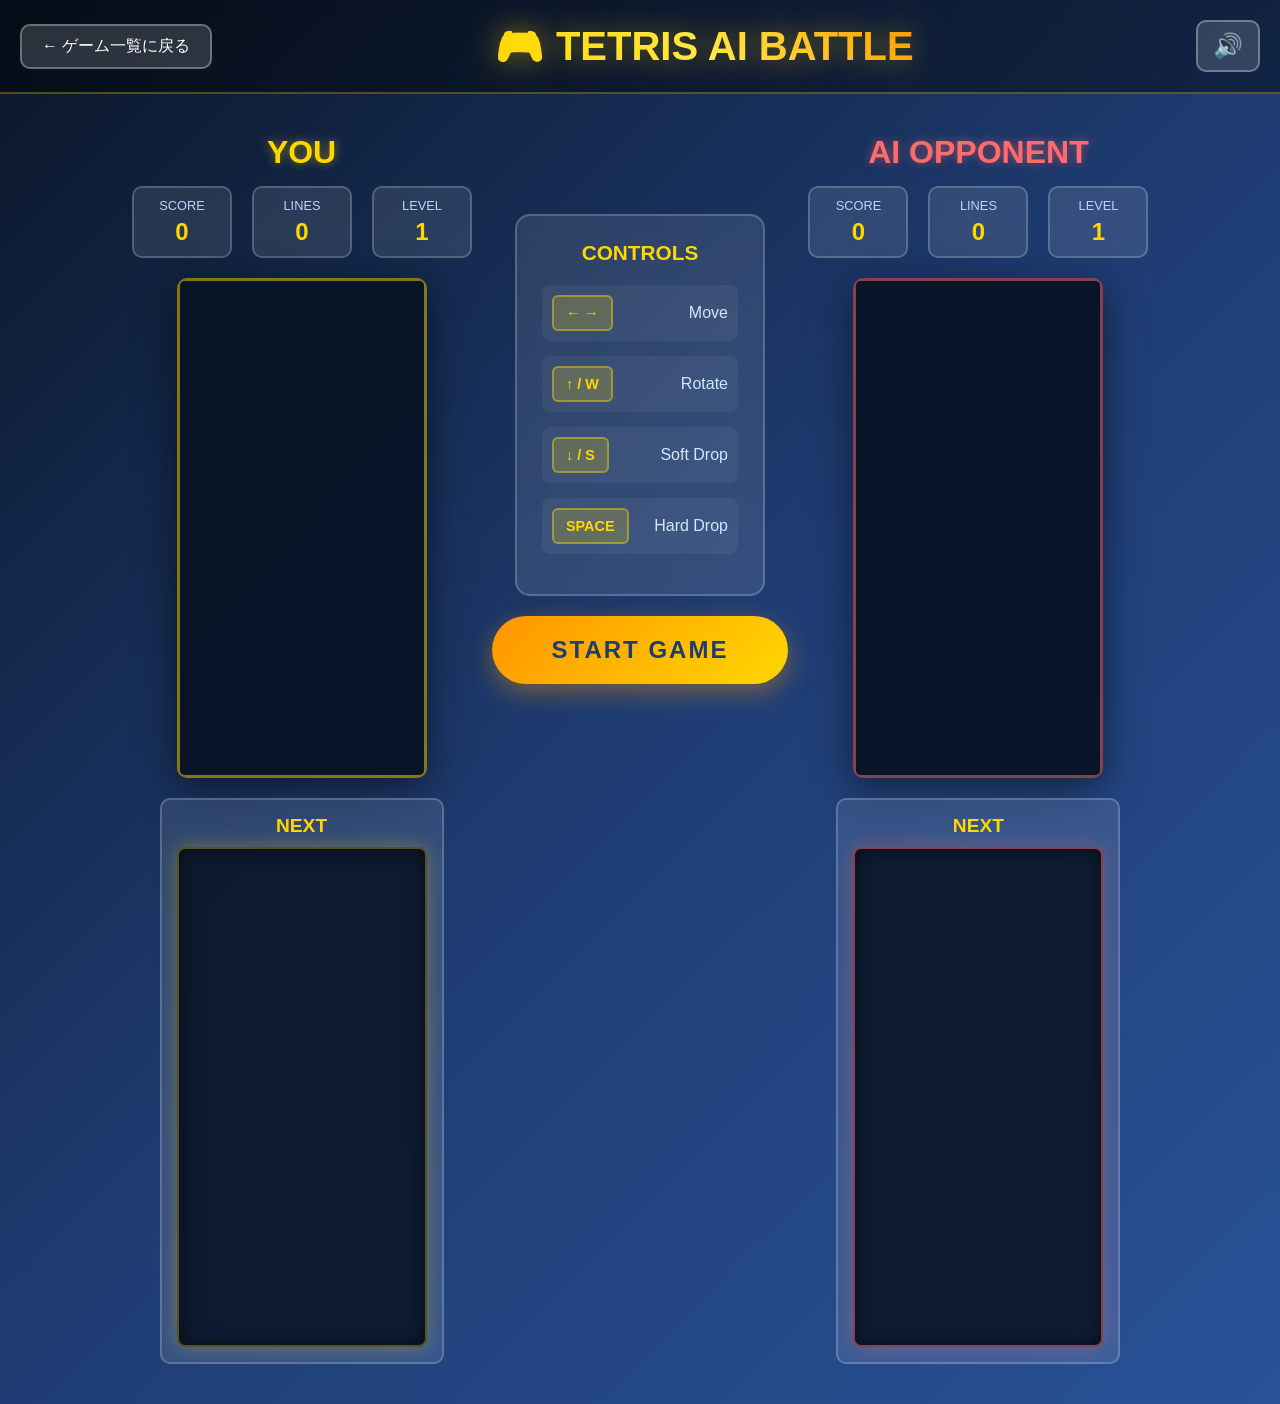
==== games/tetris-ai/index.html @ ae0f245c "AIと対戦可能なテトリスゲームを実装 主な機能: - プレイヤーとAIの2画面対戦 - 矢印キーとWASDの両方に対応 - スペースキーでハードドロップ - ゴーストピース表示 - スムーズなアニメー" ====
<!DOCTYPE html>
<html lang="ja">
<head>
    <meta charset="UTF-8">
    <meta name="viewport" content="width=device-width, initial-scale=1.0">
    <title>Tetris AI Battle</title>
    <link rel="stylesheet" href="style.css">
</head>
<body>
    <div class="header">
        <a href="../../games.html" class="back-button">← ゲーム一覧に戻る</a>
        <h1 class="game-title">🎮 TETRIS AI BATTLE</h1>
        <button id="soundToggle" class="sound-button">🔊</button>
    </div>

    <div class="game-container">
        <!-- プレイヤー側 -->
        <div class="player-section">
            <div class="player-header">
                <h2>YOU</h2>
                <div class="player-stats">
                    <div class="stat">
                        <span class="stat-label">SCORE</span>
                        <span class="stat-value" id="playerScore">0</span>
                    </div>
                    <div class="stat">
                        <span class="stat-label">LINES</span>
                        <span class="stat-value" id="playerLines">0</span>
                    </div>
                    <div class="stat">
                        <span class="stat-label">LEVEL</span>
                        <span class="stat-value" id="playerLevel">1</span>
                    </div>
                </div>
            </div>

            <div class="game-board-container">
                <canvas id="playerCanvas" width="300" height="600"></canvas>
                <div class="game-over-overlay" id="playerGameOver">
                    <h2>GAME OVER</h2>
                    <p id="resultText"></p>
                </div>
            </div>

            <div class="next-piece-container">
                <h3>NEXT</h3>
                <canvas id="playerNextCanvas" width="120" height="120"></canvas>
            </div>
        </div>

        <!-- 中央のコントロール -->
        <div class="center-control">
            <div class="controls-info">
                <h3>CONTROLS</h3>
                <div class="control-item">
                    <span class="key">← →</span>
                    <span class="desc">Move</span>
                </div>
                <div class="control-item">
                    <span class="key">↑ / W</span>
                    <span class="desc">Rotate</span>
                </div>
                <div class="control-item">
                    <span class="key">↓ / S</span>
                    <span class="desc">Soft Drop</span>
                </div>
                <div class="control-item">
                    <span class="key">SPACE</span>
                    <span class="desc">Hard Drop</span>
                </div>
            </div>

            <button id="startButton" class="start-button">START GAME</button>
            <button id="pauseButton" class="pause-button" style="display: none;">PAUSE</button>
            <button id="restartButton" class="restart-button" style="display: none;">RESTART</button>
        </div>

        <!-- AI側 -->
        <div class="player-section ai-section">
            <div class="player-header">
                <h2>AI OPPONENT</h2>
                <div class="player-stats">
                    <div class="stat">
                        <span class="stat-label">SCORE</span>
                        <span class="stat-value" id="aiScore">0</span>
                    </div>
                    <div class="stat">
                        <span class="stat-label">LINES</span>
                        <span class="stat-value" id="aiLines">0</span>
                    </div>
                    <div class="stat">
                        <span class="stat-label">LEVEL</span>
                        <span class="stat-value" id="aiLevel">1</span>
                    </div>
                </div>
            </div>

            <div class="game-board-container">
                <canvas id="aiCanvas" width="300" height="600"></canvas>
                <div class="game-over-overlay" id="aiGameOver">
                    <h2>AI DEFEATED</h2>
                </div>
            </div>

            <div class="next-piece-container">
                <h3>NEXT</h3>
                <canvas id="aiNextCanvas" width="120" height="120"></canvas>
            </div>
        </div>
    </div>

    <!-- パーティクルコンテナ -->
    <div id="particleContainer"></div>

    <script src="tetris.js"></script>
</body>
</html>
---- games/tetris-ai/style.css ----
/* ===== リセットとベーススタイル ===== */
* {
    margin: 0;
    padding: 0;
    box-sizing: border-box;
}

body {
    font-family: 'Segoe UI', Tahoma, Geneva, Verdana, sans-serif;
    background: linear-gradient(135deg, #0a1628 0%, #1e3c72 50%, #2a5298 100%);
    min-height: 100vh;
    color: #ffffff;
    overflow-x: hidden;
}

/* ===== ヘッダー ===== */
.header {
    padding: 20px;
    background: rgba(0, 0, 0, 0.4);
    backdrop-filter: blur(10px);
    display: flex;
    justify-content: space-between;
    align-items: center;
    border-bottom: 2px solid rgba(255, 215, 0, 0.3);
}

.back-button {
    background: rgba(255, 255, 255, 0.15);
    color: #ffffff;
    border: 2px solid rgba(255, 255, 255, 0.3);
    padding: 10px 20px;
    border-radius: 10px;
    text-decoration: none;
    font-size: 1rem;
    cursor: pointer;
    transition: all 0.3s ease;
    font-weight: 500;
}

.back-button:hover {
    background: rgba(255, 255, 255, 0.25);
    border-color: rgba(255, 255, 255, 0.5);
    transform: translateX(-4px);
}

.game-title {
    font-size: 2.5rem;
    font-weight: 700;
    background: linear-gradient(45deg, #ffd700, #ffed4e, #ff9500);
    -webkit-background-clip: text;
    background-clip: text;
    -webkit-text-fill-color: transparent;
    text-shadow: 0 0 30px rgba(255, 215, 0, 0.5);
    animation: titleGlow 2s ease-in-out infinite;
}

@keyframes titleGlow {
    0%, 100% { filter: drop-shadow(0 0 10px rgba(255, 215, 0, 0.5)); }
    50% { filter: drop-shadow(0 0 20px rgba(255, 215, 0, 0.8)); }
}

.sound-button {
    background: rgba(255, 255, 255, 0.15);
    border: 2px solid rgba(255, 255, 255, 0.3);
    color: white;
    font-size: 1.5rem;
    padding: 10px 15px;
    border-radius: 10px;
    cursor: pointer;
    transition: all 0.3s ease;
}

.sound-button:hover {
    background: rgba(255, 255, 255, 0.25);
    transform: scale(1.1);
}

/* ===== ゲームコンテナ ===== */
.game-container {
    display: flex;
    justify-content: center;
    align-items: flex-start;
    gap: 40px;
    padding: 40px 20px;
    max-width: 1600px;
    margin: 0 auto;
}

/* ===== プレイヤーセクション ===== */
.player-section {
    display: flex;
    flex-direction: column;
    align-items: center;
    gap: 20px;
}

.player-header {
    text-align: center;
}

.player-header h2 {
    font-size: 2rem;
    color: #ffd700;
    margin-bottom: 15px;
    text-shadow: 0 0 10px rgba(255, 215, 0, 0.5);
}

.player-stats {
    display: flex;
    gap: 20px;
    justify-content: center;
}

.stat {
    background: rgba(255, 255, 255, 0.1);
    backdrop-filter: blur(10px);
    border: 2px solid rgba(255, 255, 255, 0.2);
    border-radius: 10px;
    padding: 10px 20px;
    min-width: 100px;
    text-align: center;
}

.stat-label {
    display: block;
    font-size: 0.8rem;
    color: #b8d7ff;
    margin-bottom: 5px;
}

.stat-value {
    display: block;
    font-size: 1.5rem;
    font-weight: 700;
    color: #ffd700;
}

/* ===== ゲームボード ===== */
.game-board-container {
    position: relative;
    border-radius: 10px;
    overflow: hidden;
    box-shadow: 0 10px 40px rgba(0, 0, 0, 0.5);
}

canvas {
    display: block;
    background: rgba(10, 22, 40, 0.9);
    border: 3px solid rgba(255, 215, 0, 0.5);
    border-radius: 8px;
    box-shadow:
        0 0 20px rgba(255, 215, 0, 0.3),
        inset 0 0 20px rgba(0, 0, 0, 0.5);
}

.game-over-overlay {
    position: absolute;
    top: 0;
    left: 0;
    right: 0;
    bottom: 0;
    background: rgba(0, 0, 0, 0.9);
    display: none;
    flex-direction: column;
    justify-content: center;
    align-items: center;
    border-radius: 8px;
    animation: fadeIn 0.5s ease-in-out;
}

.game-over-overlay.show {
    display: flex;
}

.game-over-overlay h2 {
    font-size: 3rem;
    color: #ff4444;
    text-shadow: 0 0 20px rgba(255, 68, 68, 0.8);
    margin-bottom: 20px;
    animation: pulse 1s ease-in-out infinite;
}

.game-over-overlay p {
    font-size: 1.5rem;
    color: #ffd700;
}

@keyframes fadeIn {
    from { opacity: 0; }
    to { opacity: 1; }
}

@keyframes pulse {
    0%, 100% { transform: scale(1); }
    50% { transform: scale(1.05); }
}

/* ===== Next Piece ===== */
.next-piece-container {
    background: rgba(255, 255, 255, 0.1);
    backdrop-filter: blur(10px);
    border: 2px solid rgba(255, 255, 255, 0.2);
    border-radius: 10px;
    padding: 15px;
    text-align: center;
}

.next-piece-container h3 {
    color: #ffd700;
    margin-bottom: 10px;
    font-size: 1.2rem;
}

.next-piece-container canvas {
    border: 2px solid rgba(255, 215, 0, 0.3);
}

/* ===== 中央コントロール ===== */
.center-control {
    display: flex;
    flex-direction: column;
    align-items: center;
    gap: 20px;
    padding-top: 80px;
}

.controls-info {
    background: rgba(255, 255, 255, 0.1);
    backdrop-filter: blur(10px);
    border: 2px solid rgba(255, 255, 255, 0.2);
    border-radius: 15px;
    padding: 25px;
    min-width: 250px;
}

.controls-info h3 {
    color: #ffd700;
    text-align: center;
    margin-bottom: 20px;
    font-size: 1.3rem;
}

.control-item {
    display: flex;
    justify-content: space-between;
    align-items: center;
    margin-bottom: 15px;
    padding: 10px;
    background: rgba(255, 255, 255, 0.05);
    border-radius: 8px;
}

.key {
    background: rgba(255, 215, 0, 0.2);
    color: #ffd700;
    padding: 8px 12px;
    border-radius: 6px;
    font-weight: 700;
    border: 2px solid rgba(255, 215, 0, 0.4);
    font-size: 0.9rem;
}

.desc {
    color: #d0e7ff;
    font-size: 1rem;
}

/* ===== ボタン ===== */
.start-button, .pause-button, .restart-button {
    background: linear-gradient(135deg, #ff9500, #ffd700);
    color: #1e3c72;
    font-size: 1.5rem;
    font-weight: 700;
    padding: 20px 60px;
    border: none;
    border-radius: 50px;
    cursor: pointer;
    box-shadow: 0 8px 24px rgba(255, 149, 0, 0.4);
    transition: all 0.3s ease;
    text-transform: uppercase;
    letter-spacing: 2px;
}

.start-button:hover, .restart-button:hover {
    transform: translateY(-4px);
    box-shadow: 0 12px 32px rgba(255, 149, 0, 0.6);
    background: linear-gradient(135deg, #ffa520, #ffe44e);
}

.pause-button {
    background: linear-gradient(135deg, #4a90e2, #67b5ff);
    padding: 15px 40px;
    font-size: 1.2rem;
}

.pause-button:hover {
    background: linear-gradient(135deg, #5a9ff2, #77c5ff);
    transform: translateY(-2px);
}

.start-button:active, .pause-button:active, .restart-button:active {
    transform: translateY(-2px);
}

/* ===== AI セクション ===== */
.ai-section .player-header h2 {
    color: #ff6b6b;
    text-shadow: 0 0 10px rgba(255, 107, 107, 0.5);
}

.ai-section canvas {
    border-color: rgba(255, 107, 107, 0.5);
    box-shadow:
        0 0 20px rgba(255, 107, 107, 0.3),
        inset 0 0 20px rgba(0, 0, 0, 0.5);
}

/* ===== パーティクルエフェクト ===== */
#particleContainer {
    position: fixed;
    top: 0;
    left: 0;
    width: 100%;
    height: 100%;
    pointer-events: none;
    z-index: 1000;
}

.particle {
    position: absolute;
    width: 10px;
    height: 10px;
    border-radius: 50%;
    pointer-events: none;
    animation: particleFloat 1s ease-out forwards;
}

@keyframes particleFloat {
    0% {
        transform: translateY(0) scale(1);
        opacity: 1;
    }
    100% {
        transform: translateY(-100px) scale(0);
        opacity: 0;
    }
}

/* ===== レスポンシブデザイン ===== */
@media (max-width: 1400px) {
    .game-container {
        gap: 20px;
    }

    canvas {
        width: 250px !important;
        height: 500px !important;
    }
}

@media (max-width: 1100px) {
    .game-container {
        flex-direction: column;
        align-items: center;
    }

    .center-control {
        order: -1;
        padding-top: 20px;
    }

    .game-title {
        font-size: 1.8rem;
    }
}

@media (max-width: 768px) {
    .header {
        flex-direction: column;
        gap: 15px;
    }

    canvas {
        width: 200px !important;
        height: 400px !important;
    }

    .player-stats {
        flex-direction: column;
        gap: 10px;
    }

    .controls-info {
        min-width: 200px;
        padding: 20px;
    }

    .start-button, .restart-button {
        padding: 15px 40px;
        font-size: 1.2rem;
    }
}

/* ===== アニメーション：ライン消去エフェクト ===== */
@keyframes lineFlash {
    0%, 100% { opacity: 1; }
    50% { opacity: 0.3; }
}

.line-clear {
    animation: lineFlash 0.15s 3;
}
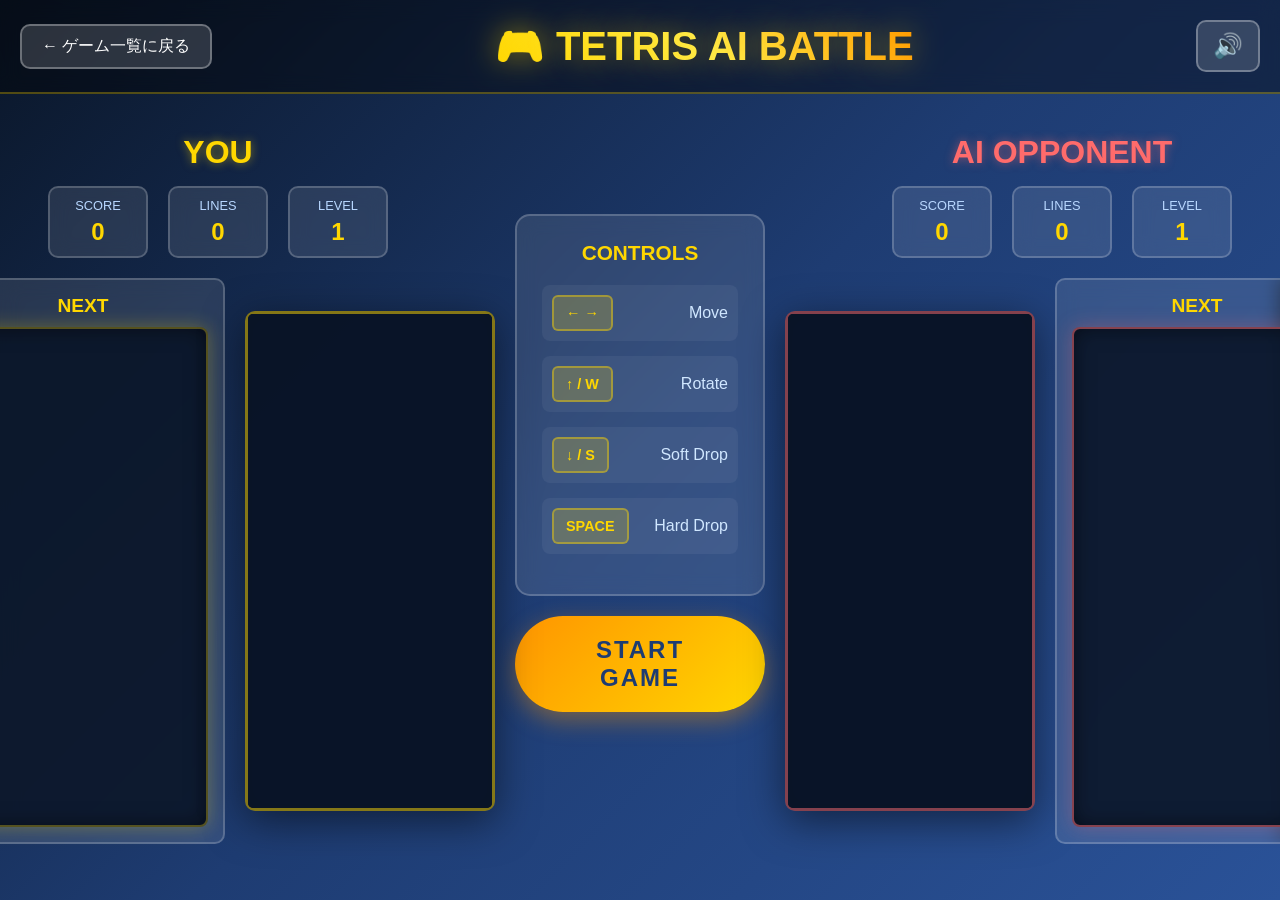
==== commit 4146ecd8: "テトリス：重要な修正と技システムの実装 修正内容:  1. ディレクトリインデックス問題を解決    - URLに「index.html」を明示的に指定    - ディレクトリ一覧画面を経由せず直接ゲ" ====
--- a/games/tetris-ai/index.html
+++ b/games/tetris-ai/index.html
@@ -34,17 +34,19 @@
                 </div>
             </div>
 
-            <div class="game-board-container">
-                <canvas id="playerCanvas" width="300" height="600"></canvas>
-                <div class="game-over-overlay" id="playerGameOver">
-                    <h2>GAME OVER</h2>
-                    <p id="resultText"></p>
+            <div class="game-area">
+                <div class="next-piece-container next-left">
+                    <h3>NEXT</h3>
+                    <canvas id="playerNextCanvas" width="120" height="120"></canvas>
                 </div>
-            </div>
 
-            <div class="next-piece-container">
-                <h3>NEXT</h3>
-                <canvas id="playerNextCanvas" width="120" height="120"></canvas>
+                <div class="game-board-container">
+                    <canvas id="playerCanvas" width="300" height="600"></canvas>
+                    <div class="game-over-overlay" id="playerGameOver">
+                        <h2>GAME OVER</h2>
+                        <p id="resultText"></p>
+                    </div>
+                </div>
             </div>
         </div>
 
@@ -95,16 +97,18 @@
                 </div>
             </div>
 
-            <div class="game-board-container">
-                <canvas id="aiCanvas" width="300" height="600"></canvas>
-                <div class="game-over-overlay" id="aiGameOver">
-                    <h2>AI DEFEATED</h2>
+            <div class="game-area">
+                <div class="game-board-container">
+                    <canvas id="aiCanvas" width="300" height="600"></canvas>
+                    <div class="game-over-overlay" id="aiGameOver">
+                        <h2>AI DEFEATED</h2>
+                    </div>
                 </div>
-            </div>
 
-            <div class="next-piece-container">
-                <h3>NEXT</h3>
-                <canvas id="aiNextCanvas" width="120" height="120"></canvas>
+                <div class="next-piece-container next-right">
+                    <h3>NEXT</h3>
+                    <canvas id="aiNextCanvas" width="120" height="120"></canvas>
+                </div>
             </div>
         </div>
     </div>
--- a/games/tetris-ai/style.css
+++ b/games/tetris-ai/style.css
@@ -94,6 +94,12 @@
     gap: 20px;
 }
 
+.game-area {
+    display: flex;
+    align-items: center;
+    gap: 20px;
+}
+
 .player-header {
     text-align: center;
 }
@@ -213,6 +219,14 @@
 
 .next-piece-container canvas {
     border: 2px solid rgba(255, 215, 0, 0.3);
+}
+
+.next-left {
+    order: -1;
+}
+
+.next-right {
+    order: 1;
 }
 
 /* ===== 中央コントロール ===== */
@@ -410,3 +424,23 @@
 .line-clear {
     animation: lineFlash 0.15s 3;
 }
+
+/* ===== アクションテキストアニメーション ===== */
+@keyframes actionFade {
+    0% {
+        opacity: 0;
+        transform: translate(-50%, -50%) scale(0.5);
+    }
+    20% {
+        opacity: 1;
+        transform: translate(-50%, -50%) scale(1.2);
+    }
+    80% {
+        opacity: 1;
+        transform: translate(-50%, -70%) scale(1);
+    }
+    100% {
+        opacity: 0;
+        transform: translate(-50%, -90%) scale(0.8);
+    }
+}
